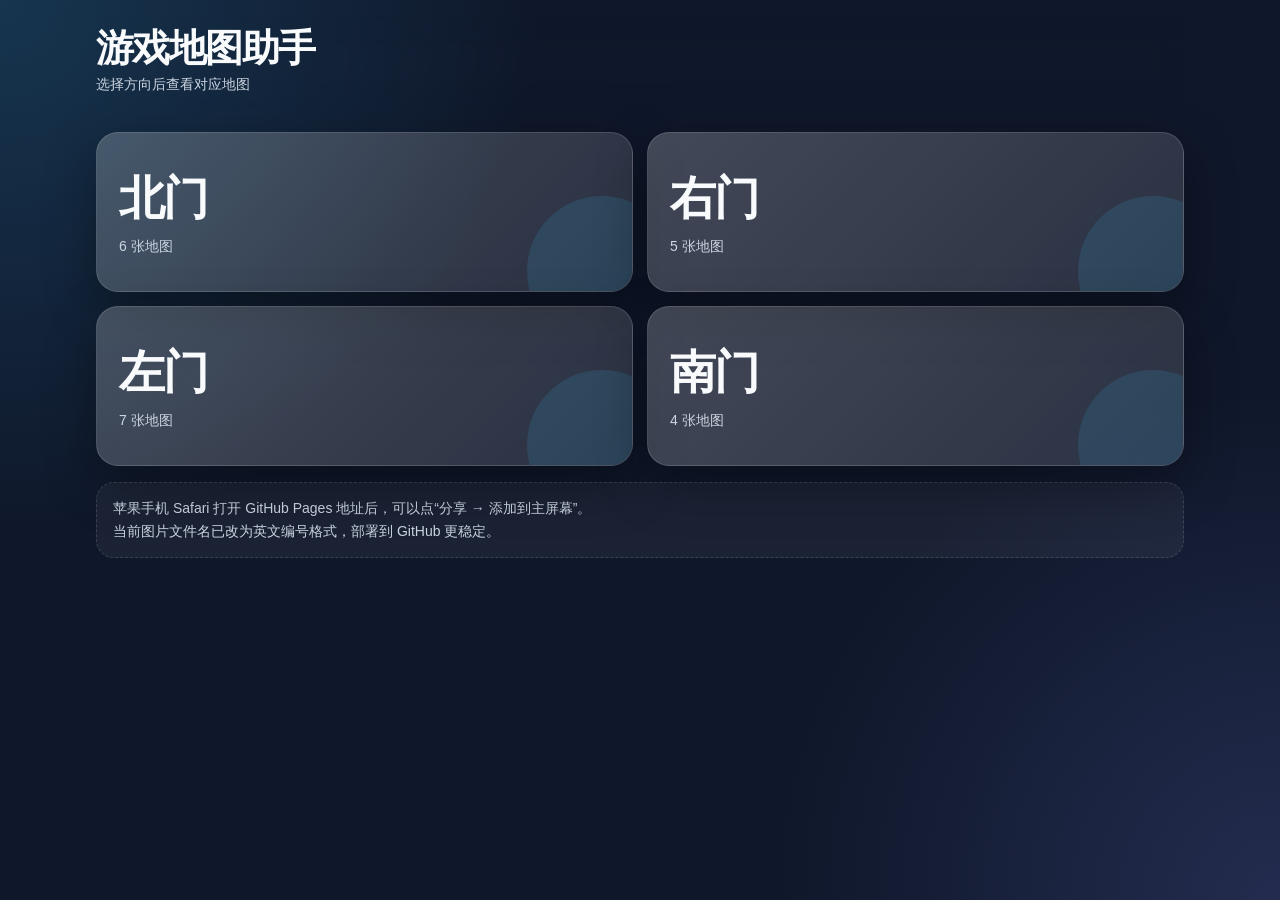
==== index.html @ 979bde0e "init game map helper" ====
<!doctype html>
<html lang="zh-CN">
<head>
  <meta charset="utf-8" />
  <meta name="viewport" content="width=device-width, initial-scale=1, viewport-fit=cover" />
  <meta name="theme-color" content="#111827" />
  <meta name="apple-mobile-web-app-capable" content="yes" />
  <meta name="apple-mobile-web-app-status-bar-style" content="black-translucent" />
  <meta name="apple-mobile-web-app-title" content="地图助手" />
  <title>游戏地图助手</title>

  <link rel="manifest" href="./manifest.json" />
  <link rel="apple-touch-icon" href="./assets/icons/icon-192.png" />
  <link rel="icon" href="./assets/icons/icon-192.png" />
  <link rel="stylesheet" href="./style.css" />
</head>
<body>
  <div id="app" class="app-shell">
    <header class="topbar">
      <button id="backBtn" class="icon-btn hidden" aria-label="返回">←</button>
      <div>
        <h1 id="pageTitle">游戏地图助手</h1>
        <p id="pageSubtitle">选择方向后查看对应地图</p>
      </div>
      <button id="installBtn" class="install-btn hidden">安装</button>
    </header>

    <main id="main" class="main"></main>
  </div>

  <div id="viewer" class="viewer hidden" role="dialog" aria-modal="true">
    <div class="viewer-toolbar">
      <button id="viewerClose" class="viewer-btn">关闭</button>
      <div id="viewerTitle" class="viewer-title"></div>
      <button id="viewerReset" class="viewer-btn">适应</button>
    </div>
    <div id="viewerStage" class="viewer-stage">
      <img id="viewerImg" alt="详细地图" />
    </div>
  </div>

  <script src="./app.js?v=english-name-fix-v4"></script>
</body>
</html>
---- style.css ----
:root {
  --bg: #0f172a;
  --panel: rgba(255, 255, 255, 0.08);
  --panel-strong: rgba(255, 255, 255, 0.14);
  --text: #f8fafc;
  --muted: #cbd5e1;
  --line: rgba(255, 255, 255, 0.14);
  --accent: #38bdf8;
  --accent-2: #818cf8;
  --danger: #fb7185;
  --shadow: 0 18px 50px rgba(0, 0, 0, 0.35);
  --radius: 22px;
}

* {
  box-sizing: border-box;
  -webkit-tap-highlight-color: transparent;
}

html,
body {
  margin: 0;
  min-height: 100%;
  font-family: -apple-system, BlinkMacSystemFont, "Segoe UI", "Microsoft YaHei", "PingFang SC", sans-serif;
  background:
    radial-gradient(circle at top left, rgba(56, 189, 248, 0.18), transparent 34rem),
    radial-gradient(circle at bottom right, rgba(129, 140, 248, 0.18), transparent 32rem),
    var(--bg);
  color: var(--text);
}

body {
  min-height: 100vh;
  min-height: 100dvh;
  overflow-x: hidden;
}

button {
  font: inherit;
}

.app-shell {
  width: min(1120px, 100%);
  margin: 0 auto;
  padding: calc(16px + env(safe-area-inset-top)) 16px calc(26px + env(safe-area-inset-bottom));
}

.topbar {
  position: sticky;
  top: 0;
  z-index: 20;
  display: grid;
  grid-template-columns: auto 1fr auto;
  gap: 12px;
  align-items: center;
  padding: 12px 0 16px;
  backdrop-filter: blur(14px);
}

h1 {
  margin: 0;
  font-size: clamp(24px, 5vw, 38px);
  line-height: 1.1;
  letter-spacing: -0.04em;
}

p {
  margin: 6px 0 0;
}

#pageSubtitle {
  color: var(--muted);
  font-size: 14px;
}

.hidden {
  display: none !important;
}

.icon-btn,
.install-btn,
.viewer-btn {
  border: 1px solid var(--line);
  background: var(--panel);
  color: var(--text);
  border-radius: 999px;
  min-width: 46px;
  height: 46px;
  padding: 0 16px;
  box-shadow: none;
}

.icon-btn {
  font-size: 24px;
  padding-bottom: 3px;
}

.install-btn {
  color: #03121f;
  border: none;
  background: linear-gradient(135deg, var(--accent), #a5b4fc);
  font-weight: 700;
}

.main {
  min-height: 60vh;
}

.home-grid {
  display: grid;
  grid-template-columns: repeat(2, minmax(0, 1fr));
  gap: 14px;
  margin-top: 22px;
}

.direction-card {
  position: relative;
  overflow: hidden;
  min-height: 160px;
  border: 1px solid var(--line);
  border-radius: var(--radius);
  background:
    linear-gradient(135deg, rgba(255, 255, 255, 0.15), rgba(255, 255, 255, 0.04)),
    var(--panel);
  color: var(--text);
  text-align: left;
  padding: 22px;
  box-shadow: var(--shadow);
  cursor: pointer;
}

.direction-card::after {
  content: "";
  position: absolute;
  right: -45px;
  bottom: -55px;
  width: 150px;
  height: 150px;
  border-radius: 50%;
  background: rgba(56, 189, 248, 0.13);
}

.direction-title {
  position: relative;
  z-index: 1;
  display: block;
  font-size: clamp(28px, 7vw, 46px);
  font-weight: 900;
  letter-spacing: -0.05em;
}

.direction-count {
  position: relative;
  z-index: 1;
  display: block;
  margin-top: 8px;
  color: var(--muted);
  font-size: 14px;
}

.tip-card {
  margin-top: 16px;
  padding: 14px 16px;
  border: 1px dashed var(--line);
  border-radius: 18px;
  background: rgba(255,255,255,0.05);
  color: var(--muted);
  font-size: 14px;
  line-height: 1.65;
}

.map-grid {
  display: grid;
  grid-template-columns: repeat(auto-fill, minmax(156px, 1fr));
  gap: 14px;
  padding-top: 8px;
}

.map-card {
  overflow: hidden;
  border: 1px solid var(--line);
  border-radius: 18px;
  background: var(--panel);
  color: var(--text);
  box-shadow: 0 12px 34px rgba(0, 0, 0, 0.22);
  cursor: pointer;
}

.thumb-wrap {
  width: 100%;
  aspect-ratio: 4 / 3;
  background: rgba(15, 23, 42, 0.75);
  display: grid;
  place-items: center;
  overflow: hidden;
}

.thumb-wrap img {
  width: 100%;
  height: 100%;
  object-fit: cover;
}

.map-name {
  padding: 10px 12px 12px;
  font-size: 15px;
  font-weight: 700;
  white-space: nowrap;
  overflow: hidden;
  text-overflow: ellipsis;
}

.missing-img {
  width: 100%;
  height: 100%;
  display: grid;
  place-items: center;
  padding: 12px;
  color: var(--muted);
  font-size: 13px;
  text-align: center;
}

.viewer {
  position: fixed;
  inset: 0;
  z-index: 100;
  background: rgba(2, 6, 23, 0.96);
  display: flex;
  flex-direction: column;
  padding-top: env(safe-area-inset-top);
  padding-bottom: env(safe-area-inset-bottom);
}

.viewer-toolbar {
  height: 58px;
  flex: 0 0 auto;
  display: grid;
  grid-template-columns: auto 1fr auto;
  gap: 10px;
  align-items: center;
  padding: 8px 12px;
  border-bottom: 1px solid var(--line);
}

.viewer-title {
  min-width: 0;
  text-align: center;
  font-weight: 800;
  white-space: nowrap;
  overflow: hidden;
  text-overflow: ellipsis;
}

.viewer-stage {
  position: relative;
  flex: 1 1 auto;
  overflow: auto;
  display: grid;
  place-items: center;
  touch-action: pan-x pan-y;
}

.viewer-stage img {
  max-width: 100%;
  max-height: 100%;
  object-fit: contain;
  user-select: none;
  -webkit-user-drag: none;
}

.viewer-stage.zoomed {
  display: block;
  padding: 18px;
}

.viewer-stage.zoomed img {
  max-width: none;
  max-height: none;
  width: auto;
  height: auto;
}

@media (max-width: 640px) {
  .app-shell {
    padding-left: 12px;
    padding-right: 12px;
  }

  .home-grid {
    grid-template-columns: 1fr 1fr;
    gap: 12px;
  }

  .direction-card {
    min-height: 128px;
    padding: 18px;
  }

  .map-grid {
    grid-template-columns: repeat(2, minmax(0, 1fr));
    gap: 12px;
  }

  .map-name {
    font-size: 14px;
  }
}

@media (max-width: 380px) {
  .home-grid {
    grid-template-columns: 1fr;
  }

  .map-grid {
    grid-template-columns: 1fr;
  }
}
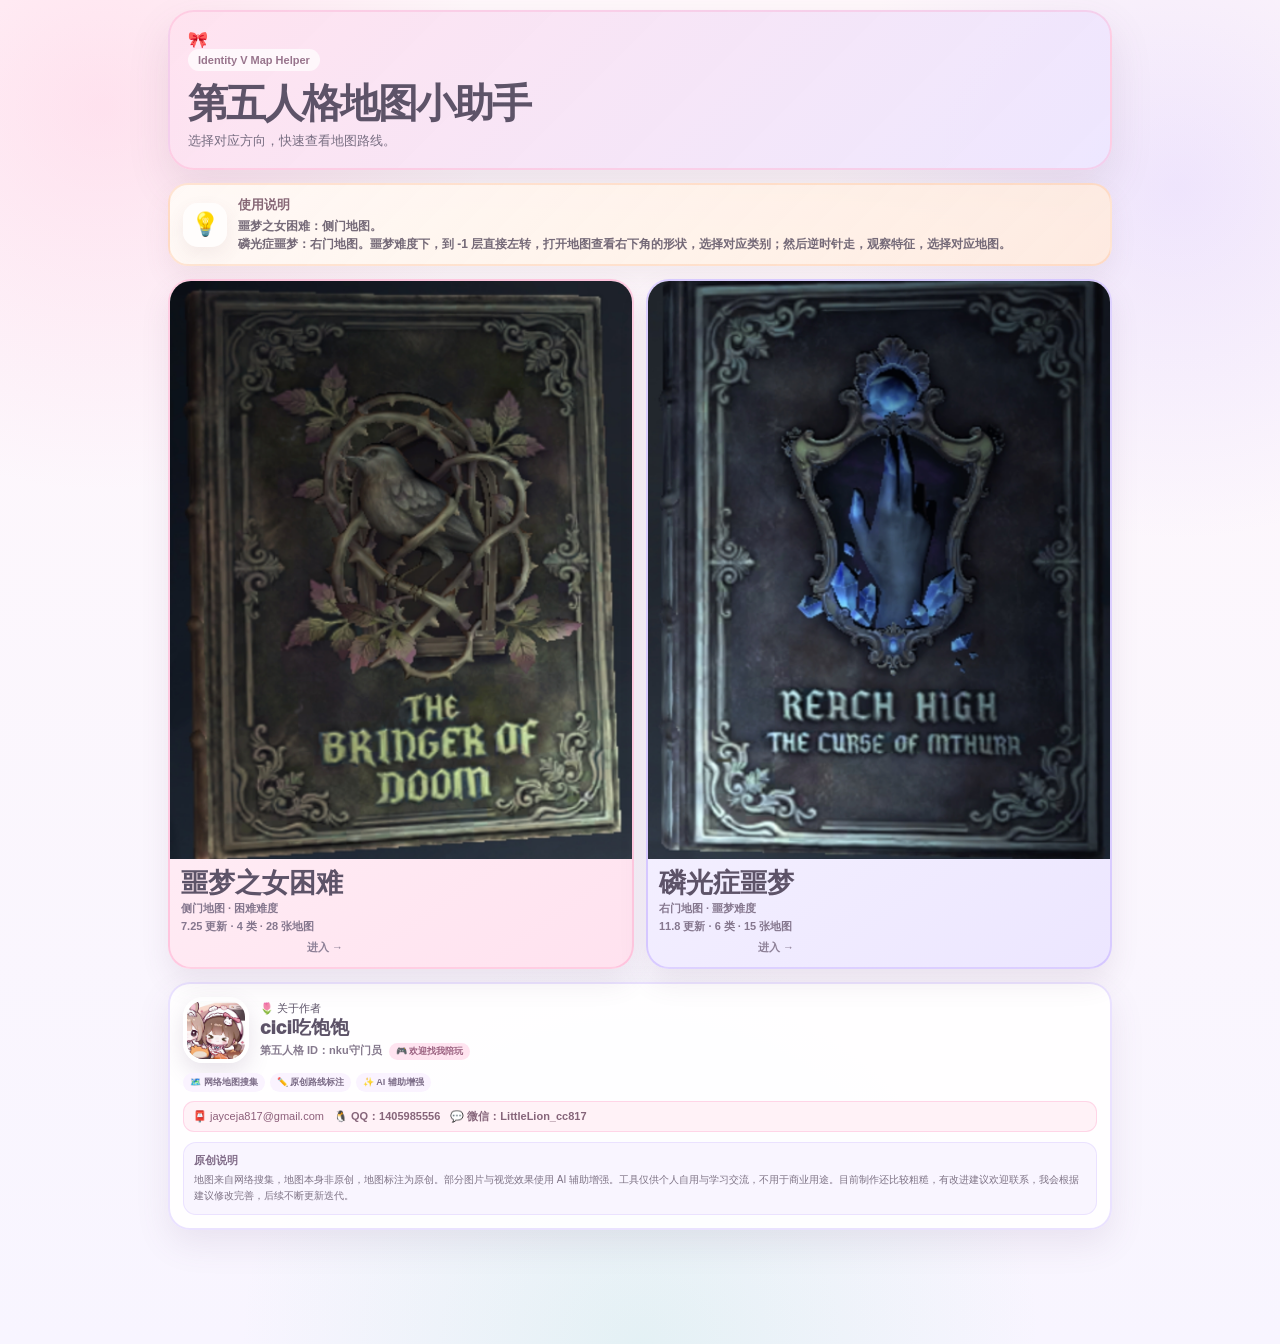
==== commit 75fa7ef9: "更新磷光症噩梦地图 version2.0：更新磷光症噩梦地图（11.28更新）" ====
--- a/index.html
+++ b/index.html
@@ -3,11 +3,11 @@
 <head>
   <meta charset="utf-8" />
   <meta name="viewport" content="width=device-width, initial-scale=1, viewport-fit=cover" />
-  <meta name="theme-color" content="#111827" />
+  <meta name="theme-color" content="#fff1f7">
   <meta name="apple-mobile-web-app-capable" content="yes" />
   <meta name="apple-mobile-web-app-status-bar-style" content="black-translucent" />
   <meta name="apple-mobile-web-app-title" content="地图助手" />
-  <title>游戏地图助手</title>
+  <title>第五人格地图小助手</title>
 
   <link rel="manifest" href="./manifest.json" />
   <link rel="apple-touch-icon" href="./assets/icons/icon-192.png" />
@@ -16,16 +16,20 @@
 </head>
 <body>
   <div id="app" class="app-shell">
-    <header class="topbar">
+    <header id="topbar" class="topbar hidden">
       <button id="backBtn" class="icon-btn hidden" aria-label="返回">←</button>
       <div>
         <h1 id="pageTitle">游戏地图助手</h1>
         <p id="pageSubtitle">选择方向后查看对应地图</p>
       </div>
-      <button id="installBtn" class="install-btn hidden">安装</button>
+      <button id="refreshBtn" class="icon-btn" aria-label="重新加载地图" title="重新加载地图">↻</button>
     </header>
 
     <main id="main" class="main"></main>
+    <footer class="app-footer hidden">
+      <span id="syncStatus" role="status" aria-live="polite"></span>
+      <button id="footerRefresh" class="text-btn">重新加载</button>
+    </footer>
   </div>
 
   <div id="viewer" class="viewer hidden" role="dialog" aria-modal="true">
@@ -35,10 +39,20 @@
       <button id="viewerReset" class="viewer-btn">适应</button>
     </div>
     <div id="viewerStage" class="viewer-stage">
-      <img id="viewerImg" alt="详细地图" />
+      <img id="viewerImg" alt="详细地图" class="hidden" draggable="false" />
+      <div id="viewerMessage" class="viewer-message hidden" role="status"></div>
+    </div>
+    <div class="viewer-bottom">
+      <div class="zoom-controls">
+        <button id="zoomOut" class="viewer-btn" aria-label="缩小">−</button>
+        <output id="zoomLabel" aria-label="缩放比例">100%</output>
+        <button id="zoomIn" class="viewer-btn" aria-label="放大">＋</button>
+      </div>
+      <span class="viewer-hint">滚轮 / 双指缩放 · 拖动查看 · 双击放大</span>
     </div>
   </div>
 
-  <script src="./app.js?v=english-name-fix-v4"></script>
+  <script src="./catalog.js"></script>
+  <script src="./app.js?v=series-layout-v1"></script>
 </body>
 </html>
--- a/style.css
+++ b/style.css
@@ -74,6 +74,11 @@
 }
 
 .hidden {
+  display: none !important;
+}
+
+/* Keep loading fallbacks hidden after their image has loaded. */
+[hidden] {
   display: none !important;
 }
 
@@ -316,3 +321,1393 @@
     grid-template-columns: 1fr;
   }
 }
+
+
+/* ===== Homepage beautify by beautify_homepage_v1.py ===== */
+
+.home-info-card {
+  margin-top: 18px;
+  border: 1px solid rgba(148, 163, 184, 0.24);
+  border-radius: 24px;
+  background:
+    linear-gradient(135deg, rgba(15, 23, 42, 0.92), rgba(30, 41, 59, 0.78)),
+    rgba(255, 255, 255, 0.06);
+  box-shadow: 0 18px 45px rgba(0, 0, 0, 0.26);
+  padding: 20px;
+  overflow: hidden;
+}
+
+.home-info-title {
+  display: inline-flex;
+  align-items: center;
+  min-height: 34px;
+  padding: 5px 14px;
+  border-radius: 999px;
+  background: linear-gradient(135deg, rgba(56, 189, 248, 0.22), rgba(129, 140, 248, 0.18));
+  border: 1px solid rgba(125, 211, 252, 0.32);
+  color: #e0f2fe;
+  font-weight: 900;
+  font-size: 16px;
+  letter-spacing: 0.02em;
+}
+
+.home-info-text {
+  margin-top: 14px;
+  color: #e5e7eb;
+  font-size: 15px;
+  line-height: 1.75;
+}
+
+.home-meta-grid {
+  display: grid;
+  grid-template-columns: repeat(3, minmax(0, 1fr));
+  gap: 12px;
+  margin-top: 16px;
+}
+
+.home-meta-grid > div {
+  min-height: 72px;
+  border: 1px solid rgba(148, 163, 184, 0.20);
+  border-radius: 18px;
+  padding: 12px 14px;
+  background: rgba(15, 23, 42, 0.58);
+}
+
+.home-meta-grid span {
+  display: block;
+  color: #94a3b8;
+  font-size: 12px;
+  margin-bottom: 7px;
+}
+
+.home-meta-grid strong {
+  display: block;
+  color: #ffffff;
+  font-size: 16px;
+  line-height: 1.35;
+  word-break: break-all;
+}
+
+.home-notice {
+  margin-top: 14px;
+  border-left: 4px solid #fbbf24;
+  border-radius: 14px;
+  background: rgba(251, 191, 36, 0.10);
+  padding: 12px 14px;
+  color: #fde68a;
+  font-size: 13px;
+  line-height: 1.75;
+}
+
+.direction-card {
+  transition: transform 0.16s ease, border-color 0.16s ease, background 0.16s ease;
+}
+
+.direction-card:active {
+  transform: scale(0.98);
+}
+
+.direction-card:hover {
+  border-color: rgba(125, 211, 252, 0.55);
+  background:
+    linear-gradient(135deg, rgba(56, 189, 248, 0.20), rgba(129, 140, 248, 0.10)),
+    var(--panel);
+}
+
+@media (max-width: 720px) {
+  .home-meta-grid {
+    grid-template-columns: 1fr;
+  }
+
+  .home-info-card {
+    padding: 16px;
+    border-radius: 20px;
+  }
+
+  .home-info-text {
+    font-size: 14px;
+  }
+
+  .home-notice {
+    font-size: 12px;
+  }
+}
+
+
+/* ===== UI beautify v2 ===== */
+:root {
+  --cyan: #38bdf8;
+  --violet: #a78bfa;
+  --emerald: #34d399;
+  --amber: #fbbf24;
+}
+
+body::before {
+  content: "";
+  position: fixed;
+  inset: 0;
+  pointer-events: none;
+  background:
+    linear-gradient(rgba(255,255,255,0.025) 1px, transparent 1px),
+    linear-gradient(90deg, rgba(255,255,255,0.025) 1px, transparent 1px);
+  background-size: 28px 28px;
+  mask-image: radial-gradient(circle at top, rgba(0,0,0,0.55), transparent 72%);
+}
+
+.topbar {
+  border-bottom: 1px solid rgba(148, 163, 184, 0.12);
+}
+
+#pageTitle {
+  text-shadow: 0 8px 28px rgba(56, 189, 248, 0.18);
+}
+
+.hero-card {
+  position: relative;
+  overflow: hidden;
+  border: 1px solid rgba(148, 163, 184, 0.24);
+  border-radius: 28px;
+  padding: 24px;
+  margin-top: 8px;
+  background:
+    radial-gradient(circle at top right, rgba(56,189,248,0.20), transparent 28rem),
+    radial-gradient(circle at bottom left, rgba(167,139,250,0.16), transparent 24rem),
+    linear-gradient(135deg, rgba(15,23,42,0.96), rgba(30,41,59,0.82));
+  box-shadow: 0 24px 70px rgba(0,0,0,0.34);
+}
+
+.hero-card::after {
+  content: "🗺️";
+  position: absolute;
+  right: 24px;
+  bottom: -18px;
+  font-size: 116px;
+  opacity: 0.08;
+  transform: rotate(-10deg);
+}
+
+.hero-kicker {
+  display: inline-flex;
+  align-items: center;
+  padding: 6px 12px;
+  border-radius: 999px;
+  background: rgba(56,189,248,0.12);
+  border: 1px solid rgba(56,189,248,0.30);
+  color: #bae6fd;
+  font-size: 13px;
+  font-weight: 800;
+  letter-spacing: 0.04em;
+}
+
+.hero-title-row {
+  position: relative;
+  z-index: 1;
+  display: grid;
+  grid-template-columns: 1fr auto;
+  gap: 18px;
+  align-items: center;
+  margin-top: 14px;
+}
+
+.hero-title-row h2 {
+  margin: 0;
+  font-size: clamp(28px, 6vw, 46px);
+  line-height: 1.05;
+  letter-spacing: -0.05em;
+}
+
+.hero-title-row p {
+  margin-top: 10px;
+  max-width: 720px;
+  color: #cbd5e1;
+  line-height: 1.7;
+  font-size: 15px;
+}
+
+.hero-badge {
+  display: grid;
+  place-items: center;
+  width: 84px;
+  height: 84px;
+  border-radius: 26px;
+  color: #07111f;
+  background: linear-gradient(135deg, #67e8f9, #c4b5fd);
+  font-weight: 1000;
+  box-shadow: 0 14px 34px rgba(56,189,248,0.24);
+  transform: rotate(3deg);
+}
+
+.hero-tags {
+  position: relative;
+  z-index: 1;
+  display: flex;
+  flex-wrap: wrap;
+  gap: 10px;
+  margin-top: 18px;
+}
+
+.hero-tags span {
+  border: 1px solid rgba(148, 163, 184, 0.22);
+  border-radius: 999px;
+  padding: 8px 12px;
+  color: #e5e7eb;
+  background: rgba(15,23,42,0.56);
+  font-size: 13px;
+  font-weight: 700;
+}
+
+.home-grid-polished {
+  margin-top: 18px;
+}
+
+.direction-card-v2 {
+  min-height: 190px;
+  display: flex;
+  flex-direction: column;
+  gap: 8px;
+  padding: 22px;
+}
+
+.direction-card-v2::after {
+  opacity: 0.8;
+}
+
+.direction-emoji {
+  width: 52px;
+  height: 52px;
+  display: grid;
+  place-items: center;
+  border-radius: 18px;
+  background: rgba(255,255,255,0.12);
+  border: 1px solid rgba(255,255,255,0.14);
+  font-size: 28px;
+  margin-bottom: 8px;
+}
+
+.direction-desc {
+  position: relative;
+  z-index: 1;
+  color: #cbd5e1;
+  font-weight: 700;
+  font-size: 14px;
+}
+
+.direction-go {
+  position: relative;
+  z-index: 1;
+  margin-top: auto;
+  width: fit-content;
+  border-radius: 999px;
+  padding: 7px 11px;
+  color: #07111f;
+  background: rgba(226,232,240,0.92);
+  font-size: 13px;
+  font-weight: 900;
+}
+
+.dir-cyan { box-shadow: 0 18px 44px rgba(56,189,248,0.12); }
+.dir-violet { box-shadow: 0 18px 44px rgba(167,139,250,0.12); }
+.dir-emerald { box-shadow: 0 18px 44px rgba(52,211,153,0.12); }
+.dir-amber { box-shadow: 0 18px 44px rgba(251,191,36,0.12); }
+
+.dir-cyan .direction-emoji { background: rgba(56,189,248,0.18); }
+.dir-violet .direction-emoji { background: rgba(167,139,250,0.18); }
+.dir-emerald .direction-emoji { background: rgba(52,211,153,0.18); }
+.dir-amber .direction-emoji { background: rgba(251,191,36,0.18); }
+
+.home-info-card-v2 {
+  margin-bottom: 24px;
+}
+
+.section-title {
+  display: inline-flex;
+  align-items: center;
+  min-height: 34px;
+  padding: 6px 14px;
+  border-radius: 999px;
+  background: rgba(251,191,36,0.12);
+  border: 1px solid rgba(251,191,36,0.26);
+  color: #fde68a;
+  font-weight: 1000;
+}
+
+.home-meta-grid-v2 > div {
+  transition: transform 0.16s ease, border-color 0.16s ease;
+}
+
+.home-meta-grid-v2 > div:hover {
+  transform: translateY(-2px);
+  border-color: rgba(125,211,252,0.38);
+}
+
+.home-notice-v2 strong {
+  color: #ffffff;
+}
+
+.category-summary {
+  display: grid;
+  grid-template-columns: 1fr auto;
+  gap: 14px;
+  align-items: center;
+  margin: 4px 0 16px;
+  padding: 18px;
+  border: 1px solid rgba(148,163,184,0.24);
+  border-radius: 24px;
+  background: linear-gradient(135deg, rgba(15,23,42,0.88), rgba(30,41,59,0.72));
+  box-shadow: 0 18px 48px rgba(0,0,0,0.24);
+}
+
+.category-main {
+  display: flex;
+  align-items: center;
+  gap: 14px;
+  min-width: 0;
+}
+
+.category-icon {
+  flex: 0 0 auto;
+  width: 58px;
+  height: 58px;
+  display: grid;
+  place-items: center;
+  border-radius: 20px;
+  background: rgba(255,255,255,0.10);
+  border: 1px solid rgba(255,255,255,0.14);
+  font-size: 30px;
+}
+
+.category-title {
+  font-size: 26px;
+  font-weight: 1000;
+  letter-spacing: -0.04em;
+}
+
+.category-subtitle {
+  margin-top: 4px;
+  color: #cbd5e1;
+  font-size: 14px;
+}
+
+.category-hint {
+  justify-self: end;
+  border-radius: 999px;
+  padding: 9px 13px;
+  background: rgba(15,23,42,0.62);
+  border: 1px solid rgba(148,163,184,0.22);
+  color: #e5e7eb;
+  font-size: 13px;
+  font-weight: 800;
+  white-space: nowrap;
+}
+
+.category-cyan .category-icon { background: rgba(56,189,248,0.16); }
+.category-violet .category-icon { background: rgba(167,139,250,0.16); }
+.category-emerald .category-icon { background: rgba(52,211,153,0.16); }
+.category-amber .category-icon { background: rgba(251,191,36,0.16); }
+
+.map-grid-v2 {
+  grid-template-columns: repeat(auto-fill, minmax(188px, 1fr));
+}
+
+.map-card-v2 {
+  border-radius: 22px;
+  background:
+    linear-gradient(135deg, rgba(255,255,255,0.10), rgba(255,255,255,0.04)),
+    rgba(15,23,42,0.70);
+  transition: transform 0.16s ease, border-color 0.16s ease, box-shadow 0.16s ease;
+}
+
+.map-card-v2:hover {
+  transform: translateY(-3px);
+  border-color: rgba(125,211,252,0.45);
+  box-shadow: 0 18px 46px rgba(0,0,0,0.28);
+}
+
+.map-card-v2:active {
+  transform: scale(0.98);
+}
+
+.thumb-wrap-v2 {
+  border-bottom: 1px solid rgba(148,163,184,0.16);
+}
+
+.map-name-v2 {
+  display: flex;
+  align-items: center;
+  gap: 8px;
+  padding: 11px 12px 5px;
+}
+
+.map-index {
+  flex: 0 0 auto;
+  min-width: 34px;
+  height: 26px;
+  display: inline-grid;
+  place-items: center;
+  border-radius: 999px;
+  background: rgba(56,189,248,0.16);
+  border: 1px solid rgba(56,189,248,0.28);
+  color: #bae6fd;
+  font-size: 12px;
+  font-weight: 1000;
+}
+
+.map-title-text {
+  min-width: 0;
+  overflow: hidden;
+  text-overflow: ellipsis;
+}
+
+.map-foot {
+  display: flex;
+  justify-content: space-between;
+  gap: 8px;
+  padding: 0 12px 12px;
+  color: #94a3b8;
+  font-size: 12px;
+  font-weight: 800;
+}
+
+.viewer-toolbar {
+  background: rgba(15,23,42,0.92);
+  backdrop-filter: blur(14px);
+}
+
+.viewer-title {
+  color: #ffffff;
+}
+
+@media (max-width: 760px) {
+  .hero-card {
+    padding: 18px;
+    border-radius: 22px;
+  }
+
+  .hero-title-row {
+    grid-template-columns: 1fr;
+  }
+
+  .hero-badge {
+    width: auto;
+    height: auto;
+    justify-self: start;
+    padding: 8px 14px;
+    border-radius: 999px;
+    transform: none;
+  }
+
+  .home-grid {
+    grid-template-columns: 1fr 1fr;
+  }
+
+  .direction-card-v2 {
+    min-height: 162px;
+    padding: 16px;
+  }
+
+  .direction-emoji {
+    width: 44px;
+    height: 44px;
+    font-size: 24px;
+  }
+
+  .category-summary {
+    grid-template-columns: 1fr;
+  }
+
+  .category-hint {
+    justify-self: stretch;
+    white-space: normal;
+    line-height: 1.5;
+  }
+
+  .map-grid-v2 {
+    grid-template-columns: repeat(2, minmax(0, 1fr));
+  }
+}
+
+@media (max-width: 420px) {
+  .home-grid {
+    grid-template-columns: 1fr;
+  }
+
+  .map-grid-v2 {
+    grid-template-columns: 1fr;
+  }
+
+  .hero-title-row h2 {
+    font-size: 30px;
+  }
+}
+
+
+/* ===== Battle Compact UI v3 ===== */
+
+.app-shell {
+  width: min(960px, 100%);
+  padding: calc(8px + env(safe-area-inset-top)) 8px calc(8px + env(safe-area-inset-bottom));
+}
+
+.topbar {
+  padding: 5px 0 7px;
+  gap: 8px;
+}
+
+#pageTitle {
+  font-size: clamp(20px, 5vw, 30px);
+  line-height: 1.05;
+}
+
+#pageSubtitle {
+  margin-top: 2px;
+  font-size: 12px;
+}
+
+.icon-btn, .install-btn, .viewer-btn {
+  min-width: 38px;
+  height: 38px;
+  padding: 0 12px;
+}
+
+.main {
+  min-height: auto;
+}
+
+.battle-home {
+  display: grid;
+  gap: 9px;
+}
+
+.battle-title {
+  border: 1px solid rgba(148, 163, 184, 0.22);
+  border-radius: 18px;
+  padding: 11px 13px;
+  background:
+    radial-gradient(circle at top right, rgba(56,189,248,0.18), transparent 18rem),
+    linear-gradient(135deg, rgba(15,23,42,0.94), rgba(30,41,59,0.76));
+  box-shadow: 0 14px 34px rgba(0,0,0,0.22);
+}
+
+.battle-title-main {
+  font-size: clamp(22px, 6vw, 34px);
+  font-weight: 1000;
+  letter-spacing: -0.05em;
+}
+
+.battle-title-sub {
+  margin-top: 4px;
+  color: #cbd5e1;
+  font-size: 13px;
+  font-weight: 800;
+}
+
+.battle-dir-grid {
+  display: grid;
+  grid-template-columns: repeat(2, minmax(0, 1fr));
+  gap: 9px;
+}
+
+.battle-dir-btn {
+  min-height: clamp(112px, 22vh, 166px);
+  border: 1px solid rgba(148, 163, 184, 0.22);
+  border-radius: 22px;
+  color: #fff;
+  text-align: left;
+  padding: 13px;
+  background:
+    linear-gradient(135deg, rgba(255,255,255,0.14), rgba(255,255,255,0.04)),
+    rgba(15,23,42,0.78);
+  box-shadow: 0 14px 32px rgba(0,0,0,0.22);
+}
+
+.battle-dir-btn:active {
+  transform: scale(0.98);
+}
+
+.battle-dir-emoji {
+  display: grid;
+  place-items: center;
+  width: 40px;
+  height: 40px;
+  border-radius: 15px;
+  background: rgba(255,255,255,0.13);
+  font-size: 23px;
+}
+
+.battle-dir-name {
+  display: block;
+  margin-top: 8px;
+  font-size: clamp(30px, 9vw, 46px);
+  font-weight: 1000;
+  letter-spacing: -0.06em;
+  line-height: 1;
+}
+
+.battle-dir-count {
+  display: inline-flex;
+  margin-top: 7px;
+  padding: 5px 9px;
+  border-radius: 999px;
+  background: rgba(226,232,240,0.92);
+  color: #07111f;
+  font-size: 12px;
+  font-weight: 1000;
+}
+
+.battle-info {
+  border: 1px solid rgba(251,191,36,0.22);
+  border-radius: 15px;
+  padding: 8px 10px;
+  background: rgba(251,191,36,0.08);
+  color: #fde68a;
+  font-size: 11px;
+  line-height: 1.5;
+}
+
+.battle-category {
+  display: grid;
+  gap: 8px;
+}
+
+.battle-cat-head {
+  display: grid;
+  grid-template-columns: 1fr auto;
+  grid-template-areas:
+    "title count"
+    "rule count";
+  align-items: center;
+  gap: 2px 10px;
+  border: 1px solid rgba(148, 163, 184, 0.22);
+  border-radius: 17px;
+  padding: 9px 11px;
+  background: linear-gradient(135deg, rgba(15,23,42,0.88), rgba(30,41,59,0.72));
+}
+
+.battle-cat-title {
+  grid-area: title;
+  font-size: 22px;
+  font-weight: 1000;
+  line-height: 1.05;
+}
+
+.battle-cat-rule {
+  grid-area: rule;
+  color: #cbd5e1;
+  font-size: 12px;
+  font-weight: 800;
+}
+
+.battle-cat-count {
+  grid-area: count;
+  border-radius: 999px;
+  padding: 6px 10px;
+  background: rgba(226,232,240,0.92);
+  color: #07111f;
+  font-size: 12px;
+  font-weight: 1000;
+}
+
+.battle-map-grid {
+  display: grid;
+  grid-template-columns: repeat(2, minmax(0, 1fr));
+  gap: 7px;
+}
+
+.battle-map-card {
+  overflow: hidden;
+  border: 1px solid rgba(148, 163, 184, 0.20);
+  border-radius: 15px;
+  background: rgba(15,23,42,0.72);
+  color: #fff;
+  padding: 0;
+  box-shadow: 0 9px 22px rgba(0,0,0,0.18);
+}
+
+.battle-map-card:active {
+  transform: scale(0.985);
+}
+
+.battle-thumb {
+  width: 100%;
+  aspect-ratio: 18 / 9;
+  background: rgba(15, 23, 42, 0.75);
+  overflow: hidden;
+}
+
+.battle-thumb img {
+  width: 100%;
+  height: 100%;
+  object-fit: cover;
+}
+
+.battle-map-name {
+  display: flex;
+  align-items: center;
+  gap: 6px;
+  padding: 6px 7px 7px;
+  font-size: 12px;
+  font-weight: 1000;
+  white-space: nowrap;
+  overflow: hidden;
+}
+
+.battle-map-no {
+  flex: 0 0 auto;
+  min-width: 27px;
+  height: 21px;
+  display: inline-grid;
+  place-items: center;
+  border-radius: 999px;
+  background: rgba(56,189,248,0.16);
+  border: 1px solid rgba(56,189,248,0.28);
+  color: #bae6fd;
+  font-size: 11px;
+}
+
+.battle-map-title {
+  min-width: 0;
+  overflow: hidden;
+  text-overflow: ellipsis;
+}
+
+/* 隐藏旧版冗余大卡片 */
+.hero-card,
+.home-info-card-v2,
+.category-summary,
+.map-grid-v2 {
+  display: none !important;
+}
+
+@media (min-width: 760px) {
+  .battle-dir-grid {
+    grid-template-columns: repeat(4, minmax(0, 1fr));
+  }
+  .battle-map-grid {
+    grid-template-columns: repeat(auto-fit, minmax(145px, 1fr));
+  }
+}
+
+@media (max-height: 680px) {
+  .topbar {
+    padding-top: 3px;
+    padding-bottom: 4px;
+  }
+  .battle-title {
+    padding: 8px 11px;
+  }
+  .battle-title-main {
+    font-size: 22px;
+  }
+  .battle-dir-btn {
+    min-height: 104px;
+  }
+  .battle-info {
+    display: none;
+  }
+  .battle-cat-head {
+    padding: 7px 10px;
+  }
+  .battle-thumb {
+    aspect-ratio: 20 / 9;
+  }
+}
+
+@media (max-width: 390px) {
+  .app-shell {
+    padding-left: 7px;
+    padding-right: 7px;
+  }
+  .battle-dir-grid,
+  .battle-map-grid {
+    gap: 6px;
+  }
+  .battle-dir-name {
+    font-size: 30px;
+  }
+  .battle-map-name {
+    font-size: 11px;
+  }
+}
+
+
+/* ===== Square thumbnails v1 ===== */
+
+/* 索引页：缩略图统一正方形 */
+.battle-thumb,
+.compact-thumb,
+.thumb-wrap-v2,
+.thumb-wrap {
+  aspect-ratio: 1 / 1 !important;
+  width: 100%;
+  border-radius: 12px 12px 0 0;
+  background:
+    radial-gradient(circle at center, rgba(56,189,248,0.08), transparent 70%),
+    rgba(15, 23, 42, 0.72);
+}
+
+/* 图片保持比例，自适应放进正方形，不拉伸 */
+.battle-thumb img,
+.compact-thumb img,
+.thumb-wrap-v2 img,
+.thumb-wrap img {
+  width: 100% !important;
+  height: 100% !important;
+  object-fit: contain !important;
+  object-position: center center !important;
+  background: rgba(15, 23, 42, 0.38);
+}
+
+/* 索引页卡片更像方形图标 */
+.battle-map-card,
+.compact-map-card,
+.map-card-v2,
+.map-card {
+  border-radius: 14px !important;
+}
+
+/* 手机端默认 3 列，尽量一屏看完整 */
+.battle-map-grid,
+.compact-map-grid {
+  grid-template-columns: repeat(3, minmax(0, 1fr)) !important;
+  gap: 7px !important;
+}
+
+/* 名字压缩，避免卡片被文字撑高 */
+.battle-map-name,
+.compact-map-name,
+.map-name-v2,
+.map-name {
+  min-height: 34px;
+  padding: 5px 6px 6px !important;
+  font-size: 11px !important;
+  line-height: 1.15 !important;
+}
+
+.battle-map-no,
+.compact-map-index,
+.map-index {
+  min-width: 24px !important;
+  height: 19px !important;
+  font-size: 10px !important;
+}
+
+.battle-map-title,
+.map-title-text {
+  overflow: hidden;
+  text-overflow: ellipsis;
+  white-space: nowrap;
+}
+
+/* 大屏幕可以显示更多列 */
+@media (min-width: 700px) {
+  .battle-map-grid,
+  .compact-map-grid {
+    grid-template-columns: repeat(auto-fit, minmax(118px, 1fr)) !important;
+  }
+}
+
+/* 特别小的手机仍保持 3 列，但进一步收紧间距 */
+@media (max-width: 390px) {
+  .battle-map-grid,
+  .compact-map-grid {
+    gap: 5px !important;
+  }
+
+  .battle-map-name,
+  .compact-map-name,
+  .map-name-v2,
+  .map-name {
+    font-size: 10px !important;
+    min-height: 31px;
+  }
+}
+
+
+/* ===== Cute UI v4 ===== */
+:root {
+  --cute-ink:#5d5368; --cute-muted:#8e8398;
+  --cute-pink:#ffe2ef; --cute-purple:#ece6ff;
+  --cute-mint:#dff8ef; --cute-peach:#ffeadc;
+}
+body {
+  color:var(--cute-ink) !important;
+  background:
+    radial-gradient(circle at 8% 8%,rgba(255,159,199,.25),transparent 24rem),
+    radial-gradient(circle at 92% 14%,rgba(184,160,255,.22),transparent 22rem),
+    radial-gradient(circle at 50% 100%,rgba(141,223,200,.19),transparent 25rem),
+    linear-gradient(180deg,#fff8fb,#f8f5ff) !important;
+}
+.topbar { background:rgba(255,250,253,.76)!important; border-bottom:1px solid rgba(194,173,207,.28)!important; backdrop-filter:blur(16px); }
+#pageTitle{color:#5d5368!important;text-shadow:none!important}.icon-btn,.install-btn{color:#6e6379!important;background:#fff!important;border-color:rgba(185,165,201,.35)!important}
+.cute-home,.cute-category{display:grid;gap:13px}
+.cute-hero{padding:18px;border:2px solid rgba(255,159,199,.32);border-radius:26px;background:linear-gradient(135deg,rgba(255,226,239,.97),rgba(236,230,255,.93));box-shadow:0 18px 42px rgba(108,80,112,.13)}
+.cute-kicker{display:inline-flex;padding:5px 10px;border-radius:999px;background:rgba(255,255,255,.72);color:#98748c;font-size:11px;font-weight:900}
+.cute-hero h2{margin:11px 0 0;font-size:clamp(25px,6vw,40px);line-height:1.08;letter-spacing:-.05em}.cute-hero p{margin:7px 0 0;color:#786e82;font-size:13px}.cute-tips{display:flex;flex-wrap:wrap;gap:6px;margin-top:11px}.cute-tips span{padding:5px 8px;border-radius:999px;background:rgba(255,255,255,.72);font-size:10px;font-weight:800}
+.cute-dir-grid{display:grid;grid-template-columns:repeat(2,minmax(0,1fr));gap:9px}.cute-dir-card{position:relative;min-height:128px;padding:12px;border:2px solid transparent;border-radius:23px;color:#5d5368;text-align:left;box-shadow:0 13px 29px rgba(108,80,112,.11)}.cute-dir-card:active{transform:scale(.98)}
+.cute-pink{background:linear-gradient(145deg,#fff8fb,var(--cute-pink))!important;border-color:rgba(255,159,199,.45)!important}.cute-purple{background:linear-gradient(145deg,#fcfaff,var(--cute-purple))!important;border-color:rgba(184,160,255,.45)!important}.cute-mint{background:linear-gradient(145deg,#f9fffd,var(--cute-mint))!important;border-color:rgba(141,223,200,.48)!important}.cute-peach{background:linear-gradient(145deg,#fffaf6,var(--cute-peach))!important;border-color:rgba(255,189,143,.5)!important}
+.cute-dir-icon{display:grid;place-items:center;width:38px;height:38px;border-radius:14px;background:rgba(255,255,255,.76);font-size:21px}.cute-dir-name{display:block;margin-top:8px;font-size:30px;font-weight:1000;line-height:1}.cute-dir-count{display:inline-flex;margin-top:7px;padding:4px 8px;border-radius:999px;background:rgba(255,255,255,.72);font-size:10px;font-weight:900}.cute-dir-go{position:absolute;right:10px;bottom:9px;font-size:10px;font-weight:900;color:#8d8097}
+.cute-author{display:grid;grid-template-columns:82px 1fr;gap:12px;padding:14px;border:2px solid rgba(184,160,255,.3);border-radius:24px;background:rgba(255,255,255,.84);box-shadow:0 15px 36px rgba(104,79,112,.1)}.cute-avatar-box,.cute-avatar,.cute-avatar-fallback{width:82px;height:82px}.cute-avatar,.cute-avatar-fallback{border:4px solid #fff;border-radius:25px;box-shadow:0 9px 22px rgba(103,77,112,.15)}.cute-avatar{display:block;object-fit:cover}.cute-avatar-fallback{display:none;place-items:center;background:linear-gradient(145deg,#ffe2ef,#ece6ff);font-size:34px}.cute-author-label{font-size:11px;font-weight:900;color:#a16e8d}.cute-author-name{margin-top:2px;font-size:20px;font-weight:1000}.cute-author-id{margin-top:2px;font-size:11px;color:#85798d;font-weight:700}.cute-author-tags{display:flex;flex-wrap:wrap;gap:5px;margin-top:7px}.cute-author-tags span{padding:4px 7px;border-radius:999px;background:#faf3ff;font-size:9px;font-weight:800}.cute-mail{display:inline-flex;margin-top:7px;color:#a46184;font-size:10px;font-weight:900;text-decoration:none;word-break:break-all}.cute-note{grid-column:1/-1;border-top:1px dashed rgba(166,137,177,.28);padding-top:9px}.cute-note strong{font-size:10px;color:#8f6782}.cute-note p{margin:3px 0 0;font-size:9px;line-height:1.55;color:#887d90}
+.cute-cat-head{display:grid;grid-template-columns:46px 1fr;gap:9px;align-items:center;padding:10px;border:2px solid rgba(255,159,199,.28);border-radius:21px;box-shadow:0 12px 26px rgba(105,80,112,.1)}.cute-cat-icon{display:grid;place-items:center;width:46px;height:46px;border-radius:16px;background:rgba(255,255,255,.73);font-size:25px}.cute-cat-title{font-size:22px;font-weight:1000}.cute-cat-sub{margin-top:2px;font-size:10px;color:#83778b}.cute-cat-legend{grid-column:1/-1;padding:5px 8px;border-radius:999px;background:rgba(255,255,255,.65);font-size:9px;font-weight:800;text-align:center}
+.cute-map-grid{display:grid;grid-template-columns:repeat(3,minmax(0,1fr));gap:6px}.cute-map-card{overflow:hidden;padding:0;border:2px solid rgba(201,181,215,.27);border-radius:16px;color:#5d5368;background:rgba(255,255,255,.85);box-shadow:0 9px 21px rgba(104,79,112,.09)}.cute-map-card:active{transform:scale(.98)}.cute-thumb{width:100%;aspect-ratio:1/1;overflow:hidden;background:#fffafd}.cute-thumb img{width:100%;height:100%;object-fit:contain;object-position:center}.cute-map-info{display:grid;grid-template-columns:auto minmax(0,1fr) auto;gap:4px;align-items:center;padding:4px 5px 5px}.cute-map-no{min-width:21px;height:18px;display:inline-grid;place-items:center;border-radius:999px;background:#ffe9f2;color:#8e6b84;font-size:8px;font-weight:1000}.cute-map-title{overflow:hidden;text-overflow:ellipsis;white-space:nowrap;font-size:9px;font-weight:900}
+.viewer{background:rgba(75,59,80,.88)!important}.viewer-toolbar{background:rgba(255,247,251,.94)!important}.viewer-title{color:#5d5368!important}.viewer-btn{color:#6e6379!important;background:#fff!important;border-color:rgba(185,165,201,.38)!important}
+.battle-home,.battle-category,.compact-home,.compact-category,.hero-card,.home-info-card-v2,.category-summary,.map-grid-v2{display:none!important}
+@media(min-width:760px){.cute-dir-grid{grid-template-columns:repeat(4,minmax(0,1fr))}.cute-map-grid{grid-template-columns:repeat(4,minmax(0,1fr))}}
+@media(max-width:430px){.cute-hero{padding:14px;border-radius:22px}.cute-dir-card{min-height:118px;border-radius:20px;padding:10px}.cute-dir-name{font-size:27px}.cute-author{grid-template-columns:68px 1fr;padding:11px;gap:9px}.cute-avatar-box,.cute-avatar,.cute-avatar-fallback{width:68px;height:68px;border-radius:21px}.cute-author-name{font-size:17px}.cute-map-title{font-size:8px}}
+@media(max-height:680px){.cute-hero p{display:none}.cute-dir-card{min-height:104px}.cute-note{display:none}}
+
+
+/* ===== Cute UI v5 refinements ===== */
+
+.topbar {
+  position: relative !important;
+}
+
+#pageTitle,
+#pageSubtitle {
+  width: 100%;
+  text-align: center !important;
+}
+
+.topbar > div,
+.topbar .title-wrap,
+.topbar .title-group,
+.topbar .topbar-title {
+  flex: 1 1 auto;
+  text-align: center !important;
+}
+
+.cute-hero-v5 {
+  text-align: center;
+}
+
+.cute-hero-v5 .cute-kicker {
+  margin-left: auto;
+  margin-right: auto;
+}
+
+.cute-hero-v5 h2 {
+  max-width: 100% !important;
+  text-align: center;
+}
+
+.cute-hero-v5 p {
+  text-align: center;
+}
+
+.cute-paw-icon,
+.cute-category-icon {
+  font-family: "Apple Color Emoji", "Segoe UI Emoji", "Noto Color Emoji", sans-serif;
+}
+
+.cute-paw-icon {
+  font-size: 24px !important;
+  transform: rotate(-8deg);
+}
+
+.cute-dir-card:nth-child(even) .cute-paw-icon {
+  transform: rotate(8deg);
+}
+
+.cute-usage-card {
+  display: grid;
+  grid-template-columns: 44px minmax(0, 1fr);
+  gap: 11px;
+  align-items: center;
+  padding: 11px 13px;
+  border: 2px solid rgba(255, 189, 143, 0.34);
+  border-radius: 20px;
+  background:
+    linear-gradient(135deg, rgba(255, 250, 246, 0.96), rgba(255, 234, 220, 0.86));
+  box-shadow: 0 12px 27px rgba(117, 87, 95, 0.09);
+}
+
+.cute-usage-icon {
+  display: grid;
+  place-items: center;
+  width: 44px;
+  height: 44px;
+  border-radius: 15px;
+  background: rgba(255, 255, 255, 0.76);
+  font-size: 23px;
+  box-shadow: 0 7px 18px rgba(112, 81, 92, 0.08);
+}
+
+.cute-usage-title {
+  color: #876776;
+  font-size: 13px;
+  font-weight: 1000;
+}
+
+.cute-usage-text {
+  margin-top: 3px;
+  color: #756a78;
+  font-size: 12px;
+  font-weight: 700;
+  line-height: 1.5;
+}
+
+.cute-map-title {
+  font-size: 12px !important;
+  line-height: 1.2;
+}
+
+.cute-map-info {
+  min-height: 38px;
+  padding: 6px 7px 7px !important;
+}
+
+.cute-map-no {
+  min-width: 25px !important;
+  height: 21px !important;
+  font-size: 10px !important;
+}
+
+.cute-map-open {
+  font-size: 13px !important;
+}
+
+.cute-category-legend,
+.cute-tips {
+  display: none !important;
+}
+
+.cute-category-head {
+  grid-template-columns: 48px minmax(0, 1fr) !important;
+}
+
+.cute-category-icon {
+  font-size: 24px !important;
+  transform: rotate(-7deg);
+}
+
+@media (max-width: 430px) {
+  .cute-map-title {
+    font-size: 11px !important;
+  }
+
+  .cute-map-info {
+    min-height: 36px;
+    padding: 5px 6px 6px !important;
+  }
+
+  .cute-dir-name {
+    font-size: 29px !important;
+  }
+
+  .cute-usage-card {
+    grid-template-columns: 39px minmax(0, 1fr);
+    padding: 9px 10px;
+  }
+
+  .cute-usage-icon {
+    width: 39px;
+    height: 39px;
+    font-size: 21px;
+  }
+}
+
+
+/* ===== Cute UI v7 mobile repair ===== */
+html { -webkit-text-size-adjust: 100%; text-size-adjust: 100%; }
+body { overflow-x: hidden; }
+
+body.cute-home-view .topbar { display: none !important; }
+body.cute-home-view .app-shell { padding-top: calc(10px + env(safe-area-inset-top)) !important; }
+
+body.cute-category-view .topbar {
+  position: relative !important;
+  display: flex !important;
+  align-items: center !important;
+  justify-content: center !important;
+  min-height: 54px;
+  padding: 6px 52px 8px !important;
+  box-sizing: border-box;
+}
+
+body.cute-category-view .topbar .icon-btn:first-child,
+body.cute-category-view #backBtn,
+body.cute-category-view .back-btn {
+  position: absolute !important;
+  left: 8px !important;
+  top: 50% !important;
+  transform: translateY(-50%) !important;
+}
+
+body.cute-category-view #pageTitle {
+  width: 100% !important;
+  margin: 0 !important;
+  color: #5b5268 !important;
+  font-size: 23px !important;
+  line-height: 1.1 !important;
+  text-align: center !important;
+  white-space: nowrap;
+}
+
+body.cute-category-view #pageSubtitle { display: none !important; }
+body.cute-category-view .topbar > div,
+body.cute-category-view .title-wrap,
+body.cute-category-view .title-group,
+body.cute-category-view .topbar-title {
+  width: 100% !important;
+  min-width: 0 !important;
+  text-align: center !important;
+}
+
+.cute-category-head-v7 {
+  display: block !important;
+  padding: 10px 12px !important;
+  border-radius: 18px !important;
+  text-align: center !important;
+}
+
+.cute-category-one-line {
+  color: #6f6478;
+  font-size: 14px;
+  font-weight: 900;
+  line-height: 1.35;
+  white-space: nowrap;
+}
+
+.cute-category-icon,
+.cute-category-copy,
+.cute-category-title,
+.cute-category-sub,
+.cute-category-legend { display: none !important; }
+
+.cute-author-card-v7 {
+  display: block !important;
+  width: 100% !important;
+  box-sizing: border-box !important;
+  margin: 0 0 18px !important;
+  padding: 13px !important;
+  overflow: hidden !important;
+  border: 2px solid rgba(184, 160, 255, 0.30) !important;
+  border-radius: 22px !important;
+  background: rgba(255, 255, 255, 0.90) !important;
+  box-shadow: 0 14px 34px rgba(106, 82, 115, 0.11) !important;
+}
+
+.cute-author-top {
+  display: grid !important;
+  grid-template-columns: 66px minmax(0, 1fr) !important;
+  gap: 11px !important;
+  align-items: center !important;
+}
+
+.cute-author-card-v7 .cute-avatar-wrap,
+.cute-author-card-v7 .cute-avatar,
+.cute-author-card-v7 .cute-avatar-fallback {
+  width: 66px !important;
+  height: 66px !important;
+  box-sizing: border-box !important;
+}
+
+.cute-author-card-v7 .cute-avatar,
+.cute-author-card-v7 .cute-avatar-fallback { border-radius: 20px !important; }
+.cute-author-card-v7 .cute-author-main { min-width: 0 !important; }
+.cute-author-card-v7 .cute-author-heading { font-size: 11px !important; line-height: 1.3 !important; }
+.cute-author-card-v7 .cute-author-name { margin-top: 2px !important; font-size: 19px !important; line-height: 1.15 !important; }
+.cute-author-card-v7 .cute-author-id { margin-top: 4px !important; font-size: 11px !important; line-height: 1.4 !important; }
+
+.cute-author-tags-v7 {
+  display: flex !important;
+  flex-wrap: wrap !important;
+  gap: 5px !important;
+  margin-top: 10px !important;
+}
+
+.cute-author-tags-v7 span {
+  padding: 4px 7px !important;
+  border-radius: 999px !important;
+  background: #faf3ff !important;
+  color: #7c6d88 !important;
+  font-size: 9px !important;
+  line-height: 1.2 !important;
+  white-space: nowrap !important;
+}
+
+.cute-contact-v7 {
+  display: block !important;
+  width: 100% !important;
+  box-sizing: border-box !important;
+  margin-top: 9px !important;
+  padding: 7px 9px !important;
+  border: 1px solid rgba(255, 159, 199, 0.34) !important;
+  border-radius: 11px !important;
+  background: rgba(255, 241, 247, 0.90) !important;
+  color: #8d5f7a !important;
+  font-size: 11px !important;
+  line-height: 1.35 !important;
+  text-decoration: none !important;
+  overflow-wrap: anywhere !important;
+  word-break: break-all !important;
+}
+
+.cute-original-note-v7 {
+  display: block !important;
+  margin-top: 10px !important;
+  padding: 10px !important;
+  border: 1px solid rgba(184, 160, 255, 0.22) !important;
+  border-radius: 13px !important;
+  background: rgba(248, 243, 255, 0.82) !important;
+}
+
+.cute-original-note-v7 strong { display: block !important; color: #806b88 !important; font-size: 11px !important; line-height: 1.3 !important; }
+.cute-original-note-v7 p {
+  display: block !important;
+  margin: 5px 0 0 !important;
+  color: #7e7385 !important;
+  font-size: 10px !important;
+  line-height: 1.6 !important;
+  text-align: left !important;
+  overflow-wrap: anywhere !important;
+}
+
+.app-shell { padding-bottom: calc(96px + env(safe-area-inset-bottom)) !important; }
+
+@media (max-width: 430px) {
+  .cute-category-one-line { font-size: 13px !important; }
+  .cute-author-card-v7 { padding: 11px !important; border-radius: 19px !important; }
+  .cute-author-top { grid-template-columns: 58px minmax(0, 1fr) !important; gap: 9px !important; }
+  .cute-author-card-v7 .cute-avatar-wrap,
+  .cute-author-card-v7 .cute-avatar,
+  .cute-author-card-v7 .cute-avatar-fallback { width: 58px !important; height: 58px !important; }
+  .cute-author-card-v7 .cute-author-name { font-size: 17px !important; }
+  .cute-author-tags-v7 { gap: 4px !important; }
+  .cute-author-tags-v7 span { padding: 3px 6px !important; font-size: 8px !important; }
+}
+
+
+/* ===== Companion and QQ contact v8 ===== */
+
+.cute-author-id {
+  display: flex;
+  flex-wrap: wrap;
+  align-items: center;
+  gap: 4px 7px;
+}
+
+.cute-play-note {
+  display: inline-flex;
+  align-items: center;
+  padding: 3px 7px;
+  border-radius: 999px;
+  background: rgba(255, 225, 238, 0.88);
+  color: #9a617f;
+  font-size: 9px;
+  font-weight: 900;
+  line-height: 1.2;
+  white-space: nowrap;
+}
+
+.cute-contact-v7,
+.cute-contact {
+  display: flex !important;
+  flex-wrap: wrap;
+  align-items: center;
+  gap: 5px 10px;
+}
+
+.cute-email-text,
+.cute-qq-text,
+.cute-wechat-text {
+  min-width: 0;
+  overflow-wrap: anywhere;
+}
+
+.viewer-stage { display: block; touch-action: none; cursor: grab; }
+.viewer-stage.dragging { cursor: grabbing; }
+.viewer-stage img { position: absolute; top: 50%; left: 50%; max-width: none; max-height: none; transform-origin: center; }
+.viewer-message { position: absolute; inset: 0; display: grid; align-content: center; justify-items: center; gap: 15px; padding: 28px; color: #f5e9f5; font-size: 14px; line-height: 1.8; text-align: center; white-space: pre-line; }
+.viewer-bottom { display: flex; flex: 0 0 auto; flex-direction: column; align-items: center; gap: 8px; padding: 10px 12px 12px; background: rgba(49,36,54,.45); }
+.zoom-controls { display: flex; align-items: center; gap: 12px; }
+.zoom-controls .viewer-btn { min-width: 38px; padding: 4px 10px; font-size: 19px; }
+#zoomLabel { min-width: 53px; color: #fff5fb; text-align: center; font-size: 12px; font-variant-numeric: tabular-nums; }
+.viewer-hint { color: #e4d1e8; font-size: 11px; }
+
+/* The home series entries are portrait cards with their cover art as the main control. */
+.cute-home .cute-series-grid {
+  grid-template-columns: repeat(2, minmax(0, 1fr));
+  gap: 12px;
+}
+.cute-home .cute-series-card {
+  display: flex;
+  flex-direction: column;
+  min-height: 0;
+  padding: 0;
+  overflow: hidden;
+  text-align: left;
+}
+.cute-home .series-cover {
+  display: block;
+  width: 100%;
+  aspect-ratio: 4 / 5;
+  overflow: hidden;
+  background: rgba(255, 255, 255, .72);
+}
+.cute-home .series-cover img {
+  display: block;
+  width: 100%;
+  height: 100%;
+  object-fit: cover;
+  object-position: center;
+}
+.cute-home .series-caption {
+  display: flex;
+  flex-direction: column;
+  gap: 3px;
+  padding: 10px 11px 12px;
+}
+.cute-home .series-title {
+  display: block;
+  color: #5d5368;
+  font-size: clamp(18px, 4.5vw, 27px);
+  font-weight: 1000;
+  line-height: 1.1;
+}
+.cute-home .series-explain,
+.cute-home .series-meta {
+  display: block;
+  color: #85778e;
+  font-size: 11px;
+  font-weight: 800;
+  line-height: 1.35;
+}
+.cute-home .series-enter {
+  align-self: flex-end;
+  margin-top: 3px;
+  color: #8d8097;
+  font-size: 11px;
+  font-weight: 900;
+}
+@media (max-width: 430px) {
+  .cute-home .cute-series-grid { gap: 9px; }
+  .cute-home .series-caption { padding: 8px 9px 10px; }
+  .cute-home .series-title { font-size: 18px; }
+  .cute-home .series-explain,
+  .cute-home .series-meta,
+  .cute-home .series-enter { font-size: 9px; }
+}
+
+.cute-qq-text,
+.cute-wechat-text {
+  color: #86657a;
+  font-weight: 900;
+}
+
+@media (max-width: 430px) {
+  .cute-author-id {
+    gap: 4px 5px;
+  }
+
+  .cute-play-note {
+    padding: 3px 6px;
+    font-size: 8px;
+  }
+
+  .cute-contact-v7,
+  .cute-contact {
+    gap: 4px 8px;
+  }
+}
+
